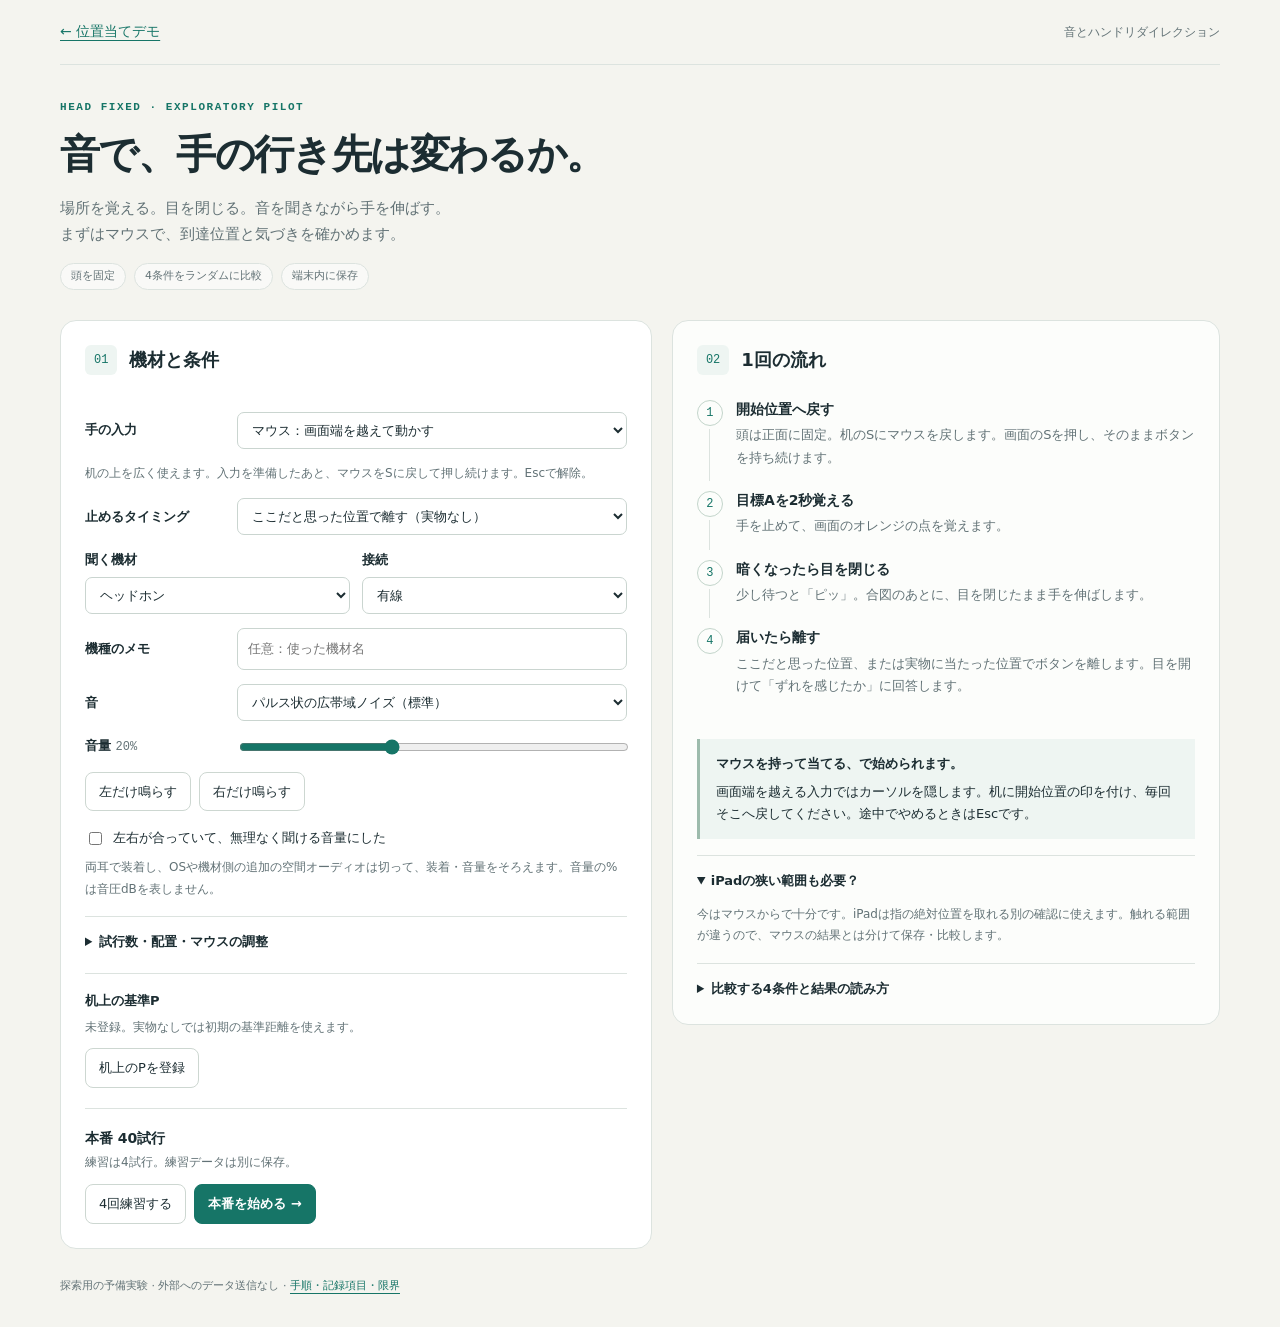
==== experiment.html @ 1ab519c5 "Add exploratory pilot experiment (4 sound conditions, mouse/touch reach, CSV export); default to pul" ====
<!doctype html>
<html lang="ja">
<head>
  <meta charset="utf-8">
  <meta name="viewport" content="width=device-width, initial-scale=1, viewport-fit=cover">
  <title>音で手の行き先は変わるか｜予備実験</title>
  <link rel="stylesheet" href="experiment.css">
  <script src="experiment-core.js" defer></script>
  <script src="pilot-audio.js" defer></script>
  <script src="experiment.js" defer></script>
</head>
<body>
<main class="wrap">
  <nav class="topnav" aria-label="ページ"><a href="index.html">← 位置当てデモ</a><span>音とハンドリダイレクション</span></nav>
  <header class="hero">
    <p class="eyebrow">HEAD FIXED · EXPLORATORY PILOT</p>
    <h1>音で、手の行き先は変わるか。</h1>
    <p>場所を覚える。目を閉じる。音を聞きながら手を伸ばす。<br>まずはマウスで、到達位置と気づきを確かめます。</p>
    <div class="tags"><span>頭を固定</span><span>4条件をランダムに比較</span><span>端末内に保存</span></div>
  </header>
  <p id="message" class="message" role="status" aria-live="polite" hidden></p>
  <p id="storageWarning" class="message error" role="alert" hidden></p>
  <noscript><p class="message error">実験にはJavaScriptを有効にしてください。</p></noscript>

  <section id="setup" aria-label="実験の準備">
    <div class="setup-grid">
      <form id="configForm" class="card" novalidate>
        <div class="section-heading"><span class="step">01</span><h2>機材と条件</h2></div>
        <fieldset id="configFields">
          <div class="field"><label for="inputMode">手の入力</label><select id="inputMode">
            <option value="lock">マウス：画面端を越えて動かす</option>
            <option value="drag">マウス：画面内でドラッグ</option>
            <option value="touch">iPad・スマホ：指でタッチ</option>
          </select></div>
          <p id="inputHint" class="note"></p>
          <div class="field"><label for="taskMode">止めるタイミング</label><select id="taskMode">
            <option value="memory">ここだと思った位置で離す（実物なし）</option>
            <option value="contact">実物に当たったところで離す</option>
          </select></div>
          <div id="contactHelp" class="inset" hidden>机上の開始位置Sと実物Pに印を付け、実物は動かしません。マウスのどこを実物に当てるかもそろえてください。下の「Pを登録」で、同じ当て方を使います。接触は試行後に自分で回答します。</div>
          <div class="two-fields">
            <div><label for="device">聞く機材</label><select id="device"><option value="headphones">ヘッドホン</option><option value="earphones">イヤホン</option></select></div>
            <div><label for="connection">接続</label><select id="connection"><option value="wired">有線</option><option value="wireless">無線</option></select></div>
          </div>
          <div class="field"><label for="equipment">機種のメモ</label><input id="equipment" maxlength="100" placeholder="任意：使った機材名"></div>
          <div class="field"><label for="sound">音</label><select id="sound"><option value="pulse">パルス状の広帯域ノイズ（標準）</option><option value="continuous">連続する広帯域ノイズ</option></select></div>
          <div class="field"><label for="volume">音量 <output id="volumeValue">20%</output></label><input id="volume" type="range" min="0.01" max="0.5" step="0.01" value="0.20"></div>
          <div class="buttons"><button type="button" id="testLeft">左だけ鳴らす</button><button type="button" id="testRight">右だけ鳴らす</button></div>
          <label class="check"><input type="checkbox" id="checkedAudio">左右が合っていて、無理なく聞ける音量にした</label>
          <p class="note">両耳で装着し、OSや機材側の追加の空間オーディオは切って、装着・音量をそろえます。音量の%は音圧dBを表しません。</p>
          <details>
            <summary>試行数・配置・マウスの調整</summary>
            <div class="detail-body">
              <div class="field"><label for="offsets">ずらす量（%）</label><input id="offsets" value="0, 15, 30" inputmode="decimal"></div>
              <p class="note">S→Pの基準距離を100%とした割合です。0%と、各量の両方向を入れます。実寸cmではありません。</p>
              <div class="field"><label for="axis">ずらす向き</label><select id="axis"><option value="lateral">左右（まずはこちら）</option><option value="depth">手を伸ばす向き・遠近</option></select></div>
              <p class="note">遠近は方向の手がかりが弱い条件です。音量だけで正確な距離を提示できるとは扱いません。</p>
              <div class="field"><label for="repeats">組の繰り返し</label><input id="repeats" type="number" min="1" max="10" value="2"></div>
              <div class="field" id="scaleField"><label for="mouseScale">基準距離の移動量</label><input id="mouseScale" type="number" min="40" max="10000" value="260"></div>
              <p class="note">画面端を越える入力の感度です。P登録で実際の移動から決められます。OSの加速やマウスの向きが変わると座標もずれます。</p>
            </div>
          </details>
          <div id="referenceControls" class="reference">
            <div><b>机上の基準P</b><p id="referenceStatus" class="note">未登録。まずは実物なしで試せます。</p></div>
            <div class="buttons"><button type="button" id="registerP">机上のPを登録</button><button type="button" id="clearP" hidden>登録を外す</button></div>
          </div>
        </fieldset>
        <div class="start-row"><div><b id="trialCount">本番 40試行</b><p class="note">練習は4試行。練習データは別に保存。</p></div><div class="buttons"><button id="practice" type="button">4回練習する</button><button id="start" type="button" class="primary">本番を始める →</button></div></div>
      </form>

      <aside class="card guide">
        <div class="section-heading"><span class="step">02</span><h2>1回の流れ</h2></div>
        <ol class="flow">
          <li><b>開始位置へ戻す</b><span>頭は正面に固定。机のSにマウスを戻します。画面のSを押し、そのままボタンを持ち続けます。</span></li>
          <li><b>目標Aを2秒覚える</b><span>手を止めて、画面のオレンジの点を覚えます。</span></li>
          <li><b>暗くなったら目を閉じる</b><span>少し待つと「ピッ」。合図のあとに、目を閉じたまま手を伸ばします。</span></li>
          <li><b>届いたら離す</b><span>ここだと思った位置、または実物に当たった位置でボタンを離します。目を開けて「ずれを感じたか」に回答します。</span></li>
        </ol>
        <div class="inset"><b>マウスを持って当てる、で始められます。</b><p>画面端を越える入力ではカーソルを隠します。机に開始位置の印を付け、毎回そこへ戻してください。途中でやめるときはEscです。</p></div>
        <details open><summary>iPadの狭い範囲も必要？</summary><p class="note detail-body">今はマウスからで十分です。iPadは指の絶対位置を取れる別の確認に使えます。触れる範囲が違うので、マウスの結果とは分けて保存・比較します。</p></details>
        <details><summary>比較する4条件と結果の読み方</summary><div class="detail-body note">
          <p>① 空間的な誘導音なし。② 覚えたAから一定の音。③ 手の進み具合で音源がAからPへ移動。④ 手からPへの向きと、近さによる音量・間隔で誘導。</p>
          <p>開始の「ピッ」は全条件共通。②と③は同じ音・音量で、距離減衰を使いません。④は独自の2次元誘導で、Takahara方式の再現ではありません。</p>
          <p>Pは同じ位置に固定し、覚えるAをPの周りにずらします。本番中は条件・ずらし量・正解を表示しません。自分で試すため、期待の影響は残ります。</p>
          <p>「ずれを感じた」は記憶した位置との差の自己報告です。手のリダイレクションの検出閾値は測れません。0%で「感じた」と答えた割合も見ます。</p>
        </div></details>
      </aside>
    </div>
  </section>

  <section id="run" class="card run-card" aria-label="試行" hidden>
    <div class="run-header"><div><p id="sessionLabel" class="eyebrow">PRACTICE</p><h2 id="runTitle">開始位置へ戻してください</h2></div><div class="progress-area"><span id="progressText"></span><progress id="progressBar" max="40" value="0"></progress></div></div>
    <p id="runInstruction" class="instruction" aria-live="polite"></p>
    <div class="canvas-shell"><canvas id="stage" width="1000" height="650" tabindex="0" aria-label="上から見た机。Sを押し続け、合図のあと目標へ動かし、届いたら離してください。"></canvas><div id="trialOverlay" aria-hidden="true" hidden></div></div>
    <div id="responses" hidden>
      <fieldset class="response-group"><legend>覚えた位置と、最後に手が届いた位置にずれを感じましたか？</legend><div class="buttons" id="noticedButtons"><button data-noticed="yes" type="button" aria-pressed="false">感じた</button><button data-noticed="no" type="button" aria-pressed="false">感じなかった</button><button data-noticed="unsure" type="button" aria-pressed="false">分からない</button></div></fieldset>
      <fieldset id="contactQuestion" class="response-group" hidden><legend>実物に当たりましたか？</legend><div class="buttons" id="contactButtons"><button data-contact="yes" type="button" aria-pressed="false">当たった</button><button data-contact="no" type="button" aria-pressed="false">当たらなかった</button><button data-contact="unsure" type="button" aria-pressed="false">分からない</button></div></fieldset>
      <button id="saveAnswer" type="button" class="primary" disabled>回答を保存する</button>
    </div>
    <p id="feedback" class="feedback" hidden></p>
    <div class="run-footer"><button id="next" type="button" class="primary" hidden>開始位置へ戻して次へ →</button><button id="cancelCalibration" type="button" hidden>登録をやめる</button><button id="finish" type="button">ここまで保存して終了</button><span class="note" id="saveStatus">端末内に保存します</span></div>
  </section>

  <section id="results" class="card" aria-label="結果" hidden>
    <div class="section-heading"><span class="step">03</span><h2>今回の結果</h2><span id="resultBadge" class="badge"></span></div>
    <p id="resultSummary"></p>
    <p class="note">位置の単位はS→Pの基準距離に対する%。「P寄り」はAからP方向への到達位置の投影で、0はA、正の値はP側です。ずらし0%では定義しません。</p>
    <div class="table-scroll"><table><thead><tr><th>条件</th><th>ずらし</th><th>有効数</th><th>P寄り平均</th><th>Aとの誤差</th><th>「ずれた」</th><th>不明</th><th>到達時間</th><th>接触</th></tr></thead><tbody id="resultRows"></tbody></table></div>
    <p class="note">「ずれた」は感じた／（感じた＋感じなかった）。不明は分母から除き、別に示します。0%の値はずれがないときの回答率です。平均は少数の探索結果で、効果や閾値の確定には使いません。</p>
    <div class="buttons"><button id="exportTrials" type="button" class="primary">到達・回答CSV</button><button id="exportPaths" type="button">軌跡CSV</button><button id="exportJson" type="button">全データJSON</button><button id="backSetup" type="button">準備に戻る</button></div>
  </section>

  <section id="saved" class="card saved-card" aria-label="保存したデータ" hidden><div><h2>このブラウザに保存したデータ</h2><p class="note">同じブラウザ・同じURLで再開できます。別の端末では別保存です。CSVかJSONも保存してください。</p></div><div class="buttons"><select id="savedSessions" aria-label="保存したセッション"></select><button id="viewSaved" type="button">結果を見る</button><button id="resumeSaved" type="button">続きを行う</button></div></section>
  <footer><p>探索用の予備実験 · 外部へのデータ送信なし · <a href="EXPERIMENT.md">手順・記録項目・限界</a></p></footer>
</main>
</body>
</html>
---- experiment.css ----
:root{--bg:#f4f4ef;--paper:#fff;--ink:#1c2d32;--muted:#627276;--line:#dce3df;--accent:#b24924;--teal:#167567;--tint:#eef5f2;--orange:#de793d;font-family:"Yu Gothic UI","Hiragino Sans","Meiryo",system-ui,sans-serif;color-scheme:light}
*{box-sizing:border-box}body{margin:0;background:var(--bg);color:var(--ink);font-size:15px;line-height:1.7}[hidden]{display:none!important}.wrap{width:min(1200px,100%);margin:auto;padding:0 max(20px,env(safe-area-inset-left)) 32px}a{color:var(--teal);text-underline-offset:4px}.topnav{display:flex;justify-content:space-between;gap:16px;align-items:center;padding:20px 0;border-bottom:1px solid var(--line);font-size:12px;color:var(--muted)}.topnav a{font-size:14px}.hero{padding:34px 0 30px}.eyebrow{margin:0 0 8px;color:var(--teal);font:600 11px/1.6 ui-monospace,Consolas,monospace;letter-spacing:.14em}h1{font-size:clamp(26px,3.3vw,40px);line-height:1.5;letter-spacing:-.04em;margin:0 0 12px}h2{font-size:18px;margin:0}p{margin:0 0 12px}.hero>p:not(.eyebrow){color:var(--muted);margin-bottom:16px}.tags{display:flex;gap:8px;flex-wrap:wrap}.tags span,.badge{display:inline-block;font-size:11px;border:1px solid var(--line);padding:3px 10px;border-radius:20px;color:var(--muted);background:#fff8}.card{background:var(--paper);border:1px solid var(--line);border-radius:16px;padding:24px;min-width:0}.setup-grid{display:grid;grid-template-columns:minmax(0,1.08fr) minmax(0,1fr);gap:20px;align-items:start}.section-heading{display:flex;align-items:center;gap:12px;margin-bottom:22px}.step{font:500 12px/1 ui-monospace,Consolas,monospace;color:var(--teal);background:var(--tint);padding:9px;border-radius:6px}.section-heading .badge{margin-left:auto}fieldset{border:0;padding:0;margin:0;min-width:0}fieldset:disabled{opacity:.6}.field{display:grid;grid-template-columns:9.3em minmax(0,1fr);align-items:center;gap:12px;margin:14px 0}label{font-size:13px;font-weight:600}input,select,button{font:inherit;color:inherit}input:not([type=checkbox]):not([type=range]),select{width:100%;min-width:0;border:1px solid #cad5d0;background:#fff;border-radius:7px;padding:9px 10px;font-size:13px}input[type=range]{width:100%;accent-color:var(--teal)}output{font:12px ui-monospace,Consolas,monospace;color:var(--muted);white-space:nowrap}.two-fields{display:grid;grid-template-columns:1fr 1fr;gap:12px}.two-fields label{display:block;margin-bottom:6px}.note{font-size:12px;color:var(--muted);line-height:1.8}.buttons{display:flex;gap:8px;align-items:center;flex-wrap:wrap}button{border:1px solid #cdd7d1;background:#fff;border-radius:8px;padding:9px 13px;font-size:13px;line-height:1.5;cursor:pointer;transition:background .12s}button:hover{background:var(--tint);border-color:var(--teal)}button.primary{background:var(--teal);color:white;border-color:var(--teal);font-weight:600}button.primary:hover{background:#105e53}button:disabled{opacity:.4;cursor:default}button[aria-pressed=true]{background:var(--ink);border-color:var(--ink);color:#fff}:focus-visible{outline:3px solid #c67743;outline-offset:3px}.check{display:flex;align-items:flex-start;gap:8px;margin:16px 0 8px;font-weight:500}.check input{margin-top:5px;accent-color:var(--teal)}details{border-top:1px solid var(--line);padding-top:14px;margin-top:16px}summary{font-size:13px;font-weight:600;cursor:pointer}.detail-body{padding:12px 0 0}.detail-body p:last-child{margin:0}.reference{border-top:1px solid var(--line);margin-top:20px;padding-top:16px;font-size:13px}.reference .note{margin:4px 0 10px}.start-row{margin-top:20px;border-top:1px solid var(--line);padding-top:18px;display:flex;flex-direction:column;gap:10px;font-size:14px}.start-row .note{margin:2px 0 0}.guide{background:#fcfdfb}.flow{list-style:none;counter-reset:flow;padding:0;margin:0 0 22px}.flow li{counter-increment:flow;position:relative;padding:0 0 20px 39px}.flow li:before{content:counter(flow);position:absolute;left:0;top:2px;width:24px;height:24px;border-radius:50%;border:1px solid #c3d5cb;color:var(--teal);text-align:center;font:500 12px/24px ui-monospace,monospace}.flow li:not(:last-child):after{content:"";position:absolute;left:12px;top:31px;bottom:8px;border-left:1px solid var(--line)}.flow b{display:block;font-size:14px;margin-bottom:3px}.flow span{display:block;font-size:13px;color:var(--muted)}.inset{background:var(--tint);border-left:3px solid #9dbbac;padding:14px 16px;font-size:13px;margin:12px 0}.inset p{margin:5px 0 0}.message{padding:13px 16px;background:#edf5f1;border:1px solid #b9d6c8;border-radius:10px;font-size:13px;margin:0 0 18px}.message.error{background:#fff0e9;color:#8f3518;border-color:#e9bca8}.run-card{margin-top:10px}.run-header{display:flex;justify-content:space-between;align-items:center;gap:20px}.progress-area{display:flex;flex-direction:column;gap:4px;min-width:130px;font:12px ui-monospace,monospace;color:var(--muted)}progress{width:150px;max-width:100%;height:6px;accent-color:var(--teal)}.instruction{font-size:14px;margin:18px 0}.canvas-shell{position:relative;border:1px solid var(--line);border-radius:12px;overflow:hidden;background:#f7f9f6}canvas{display:block;width:100%;height:min(58vh,560px);min-height:310px;touch-action:none;user-select:none;-webkit-user-select:none;cursor:crosshair}#trialOverlay{position:absolute;inset:0;display:grid;place-items:center;pointer-events:none;font-size:clamp(22px,4vw,40px);font-weight:600;letter-spacing:.05em;background:#101c22;color:#d9e4e1;text-align:center;padding:24px}.run-footer{display:flex;gap:10px;align-items:center;flex-wrap:wrap;margin-top:20px}.run-footer .note{margin-left:auto}.response-group{margin:20px 0}.response-group legend{font-size:15px;font-weight:600;margin-bottom:10px}.feedback{margin:20px 0 0;background:var(--tint);padding:14px;border-radius:9px;font-size:14px;white-space:pre-line}#results{margin-top:20px}#resultSummary{font-size:14px}.table-scroll{overflow-x:auto;margin:18px 0}table{width:100%;border-collapse:collapse;font-size:12px;white-space:nowrap}th,td{text-align:right;padding:12px 10px;border-bottom:1px solid var(--line);font-variant-numeric:tabular-nums}th:first-child,td:first-child{text-align:left}th{background:#f4f7f3;color:var(--muted);font-weight:500}td:first-child{font-weight:600}.saved-card{margin-top:20px;display:flex;flex-wrap:wrap;align-items:center;gap:20px;justify-content:space-between}.saved-card h2{font-size:15px}.saved-card p{margin:5px 0 0}.saved-card select{width:auto;max-width:300px}footer{font-size:11px;color:var(--muted);padding:28px 0 0}footer p{margin:0}.running .hero{display:none}.running .topnav{margin-bottom:20px}@media(max-width:820px){.setup-grid{grid-template-columns:1fr}.hero{padding-top:24px}.guide{order:2}.card{padding:20px}.field{grid-template-columns:8.5em minmax(0,1fr)}.topnav>span{display:none}.run-header h2{font-size:16px}.progress-area{min-width:85px}.run-footer .note{width:100%;margin-left:0}}@media(max-width:440px){.wrap{padding-left:12px;padding-right:12px}.card{padding:16px;border-radius:12px}.field{grid-template-columns:1fr;gap:5px;margin:16px 0}.two-fields{gap:8px}.hero br{display:none}.tags{gap:5px}.tags span{font-size:10px}canvas{height:50vh;min-height:310px}button{padding:10px 12px}.run-header{align-items:start}.run-header .eyebrow{font-size:10px}.saved-card select{max-width:100%}}
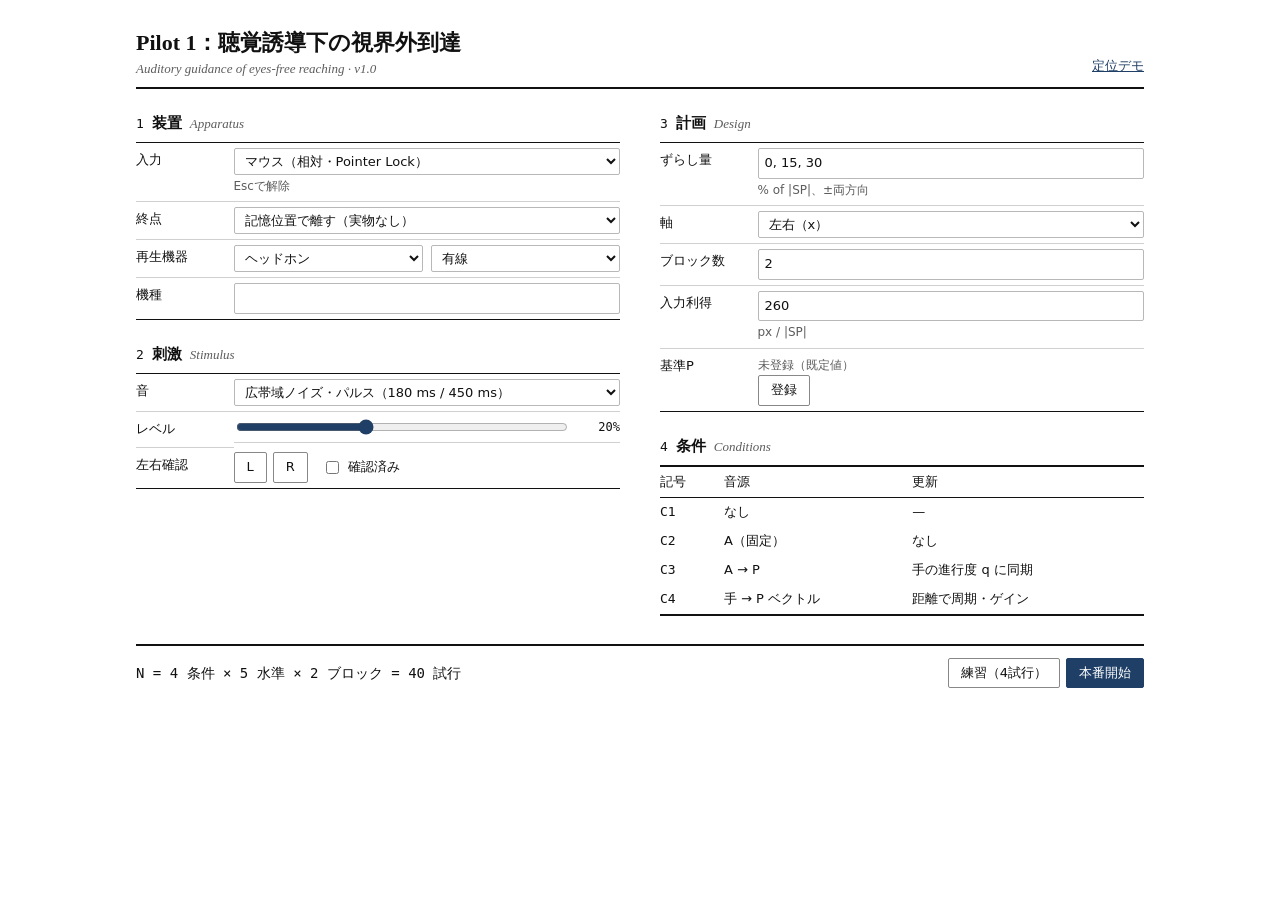
==== commit 757bbe36: "Redesign pilot UI in a plain academic style; shorten all UI text Co-Authored-By: Claude Opus 5.5 <no" ====
--- a/experiment.html
+++ b/experiment.html
@@ -3,7 +3,7 @@
 <head>
   <meta charset="utf-8">
   <meta name="viewport" content="width=device-width, initial-scale=1, viewport-fit=cover">
-  <title>音で手の行き先は変わるか｜予備実験</title>
+  <title>Pilot 1｜聴覚誘導下の視界外到達</title>
   <link rel="stylesheet" href="experiment.css">
   <script src="experiment-core.js" defer></script>
   <script src="pilot-audio.js" defer></script>
@@ -11,107 +11,120 @@
 </head>
 <body>
 <main class="wrap">
-  <nav class="topnav" aria-label="ページ"><a href="index.html">← 位置当てデモ</a><span>音とハンドリダイレクション</span></nav>
-  <header class="hero">
-    <p class="eyebrow">HEAD FIXED · EXPLORATORY PILOT</p>
-    <h1>音で、手の行き先は変わるか。</h1>
-    <p>場所を覚える。目を閉じる。音を聞きながら手を伸ばす。<br>まずはマウスで、到達位置と気づきを確かめます。</p>
-    <div class="tags"><span>頭を固定</span><span>4条件をランダムに比較</span><span>端末内に保存</span></div>
+  <header class="head">
+    <div>
+      <h1>Pilot 1：聴覚誘導下の視界外到達</h1>
+      <p class="sub">Auditory guidance of eyes-free reaching · v1.0</p>
+    </div>
+    <a href="index.html">定位デモ</a>
   </header>
+
   <p id="message" class="message" role="status" aria-live="polite" hidden></p>
   <p id="storageWarning" class="message error" role="alert" hidden></p>
-  <noscript><p class="message error">実験にはJavaScriptを有効にしてください。</p></noscript>
+  <noscript><p class="message error">JavaScriptが必要です。</p></noscript>
 
-  <section id="setup" aria-label="実験の準備">
-    <div class="setup-grid">
-      <form id="configForm" class="card" novalidate>
-        <div class="section-heading"><span class="step">01</span><h2>機材と条件</h2></div>
-        <fieldset id="configFields">
-          <div class="field"><label for="inputMode">手の入力</label><select id="inputMode">
-            <option value="lock">マウス：画面端を越えて動かす</option>
-            <option value="drag">マウス：画面内でドラッグ</option>
-            <option value="touch">iPad・スマホ：指でタッチ</option>
-          </select></div>
-          <p id="inputHint" class="note"></p>
-          <div class="field"><label for="taskMode">止めるタイミング</label><select id="taskMode">
-            <option value="memory">ここだと思った位置で離す（実物なし）</option>
-            <option value="contact">実物に当たったところで離す</option>
-          </select></div>
-          <div id="contactHelp" class="inset" hidden>机上の開始位置Sと実物Pに印を付け、実物は動かしません。マウスのどこを実物に当てるかもそろえてください。下の「Pを登録」で、同じ当て方を使います。接触は試行後に自分で回答します。</div>
-          <div class="two-fields">
-            <div><label for="device">聞く機材</label><select id="device"><option value="headphones">ヘッドホン</option><option value="earphones">イヤホン</option></select></div>
-            <div><label for="connection">接続</label><select id="connection"><option value="wired">有線</option><option value="wireless">無線</option></select></div>
+  <section id="setup" aria-label="設定">
+    <form id="configForm" novalidate>
+      <fieldset id="configFields">
+        <div class="cols">
+          <div>
+            <h2><span class="num">1</span>装置 <span class="en">Apparatus</span></h2>
+            <table class="params">
+              <tr><th><label for="inputMode">入力</label></th><td><select id="inputMode">
+                <option value="lock">マウス（相対・Pointer Lock）</option>
+                <option value="drag">マウス（画面内ドラッグ）</option>
+                <option value="touch">タッチ（絶対座標）</option>
+              </select><div id="inputHint" class="hint"></div></td></tr>
+              <tr><th><label for="taskMode">終点</label></th><td><select id="taskMode">
+                <option value="memory">記憶位置で離す（実物なし）</option>
+                <option value="contact">実物への接触で離す</option>
+              </select><div id="contactHelp" class="hint" hidden>接触は自己報告。</div></td></tr>
+              <tr><th><label for="device">再生機器</label></th><td class="pair">
+                <select id="device"><option value="headphones">ヘッドホン</option><option value="earphones">イヤホン</option></select>
+                <select id="connection" aria-label="接続"><option value="wired">有線</option><option value="wireless">無線</option></select>
+              </td></tr>
+              <tr><th><label for="equipment">機種</label></th><td><input id="equipment" maxlength="100"></td></tr>
+            </table>
+
+            <h2><span class="num">2</span>刺激 <span class="en">Stimulus</span></h2>
+            <table class="params">
+              <tr><th><label for="sound">音</label></th><td><select id="sound">
+                <option value="pulse">広帯域ノイズ・パルス（180 ms / 450 ms）</option>
+                <option value="continuous">広帯域ノイズ・連続</option>
+              </select></td></tr>
+              <tr><th><label for="volume">レベル</label></th><td class="pair">
+                <input id="volume" type="range" min="0.01" max="0.5" step="0.01" value="0.20"><output id="volumeValue">20%</output>
+              </td></tr>
+              <tr><th>左右確認</th><td>
+                <div class="btns"><button type="button" id="testLeft">L</button><button type="button" id="testRight">R</button>
+                <label class="check"><input type="checkbox" id="checkedAudio">確認済み</label></div>
+              </td></tr>
+            </table>
           </div>
-          <div class="field"><label for="equipment">機種のメモ</label><input id="equipment" maxlength="100" placeholder="任意：使った機材名"></div>
-          <div class="field"><label for="sound">音</label><select id="sound"><option value="pulse">パルス状の広帯域ノイズ（標準）</option><option value="continuous">連続する広帯域ノイズ</option></select></div>
-          <div class="field"><label for="volume">音量 <output id="volumeValue">20%</output></label><input id="volume" type="range" min="0.01" max="0.5" step="0.01" value="0.20"></div>
-          <div class="buttons"><button type="button" id="testLeft">左だけ鳴らす</button><button type="button" id="testRight">右だけ鳴らす</button></div>
-          <label class="check"><input type="checkbox" id="checkedAudio">左右が合っていて、無理なく聞ける音量にした</label>
-          <p class="note">両耳で装着し、OSや機材側の追加の空間オーディオは切って、装着・音量をそろえます。音量の%は音圧dBを表しません。</p>
-          <details>
-            <summary>試行数・配置・マウスの調整</summary>
-            <div class="detail-body">
-              <div class="field"><label for="offsets">ずらす量（%）</label><input id="offsets" value="0, 15, 30" inputmode="decimal"></div>
-              <p class="note">S→Pの基準距離を100%とした割合です。0%と、各量の両方向を入れます。実寸cmではありません。</p>
-              <div class="field"><label for="axis">ずらす向き</label><select id="axis"><option value="lateral">左右（まずはこちら）</option><option value="depth">手を伸ばす向き・遠近</option></select></div>
-              <p class="note">遠近は方向の手がかりが弱い条件です。音量だけで正確な距離を提示できるとは扱いません。</p>
-              <div class="field"><label for="repeats">組の繰り返し</label><input id="repeats" type="number" min="1" max="10" value="2"></div>
-              <div class="field" id="scaleField"><label for="mouseScale">基準距離の移動量</label><input id="mouseScale" type="number" min="40" max="10000" value="260"></div>
-              <p class="note">画面端を越える入力の感度です。P登録で実際の移動から決められます。OSの加速やマウスの向きが変わると座標もずれます。</p>
-            </div>
-          </details>
-          <div id="referenceControls" class="reference">
-            <div><b>机上の基準P</b><p id="referenceStatus" class="note">未登録。まずは実物なしで試せます。</p></div>
-            <div class="buttons"><button type="button" id="registerP">机上のPを登録</button><button type="button" id="clearP" hidden>登録を外す</button></div>
+
+          <div>
+            <h2><span class="num">3</span>計画 <span class="en">Design</span></h2>
+            <table class="params">
+              <tr><th><label for="offsets">ずらし量</label></th><td><input id="offsets" value="0, 15, 30" inputmode="decimal"><div class="hint">% of |SP|、±両方向</div></td></tr>
+              <tr><th><label for="axis">軸</label></th><td><select id="axis"><option value="lateral">左右（x）</option><option value="depth">遠近（z）</option></select></td></tr>
+              <tr><th><label for="repeats">ブロック数</label></th><td><input id="repeats" type="number" min="1" max="10" value="2"></td></tr>
+              <tr id="scaleField"><th><label for="mouseScale">入力利得</label></th><td><input id="mouseScale" type="number" min="40" max="10000" value="260"><div class="hint">px / |SP|</div></td></tr>
+              <tr id="referenceControls"><th>基準P</th><td>
+                <div id="referenceStatus" class="hint"></div>
+                <div class="btns"><button type="button" id="registerP">登録</button><button type="button" id="clearP" hidden>解除</button></div>
+              </td></tr>
+            </table>
+
+            <h2><span class="num">4</span>条件 <span class="en">Conditions</span></h2>
+            <table class="booktabs">
+              <thead><tr><th>記号</th><th>音源</th><th>更新</th></tr></thead>
+              <tbody>
+                <tr><td>C1</td><td>なし</td><td>—</td></tr>
+                <tr><td>C2</td><td>A（固定）</td><td>なし</td></tr>
+                <tr><td>C3</td><td>A → P</td><td>手の進行度 q に同期</td></tr>
+                <tr><td>C4</td><td>手 → P ベクトル</td><td>距離で周期・ゲイン</td></tr>
+              </tbody>
+            </table>
           </div>
-        </fieldset>
-        <div class="start-row"><div><b id="trialCount">本番 40試行</b><p class="note">練習は4試行。練習データは別に保存。</p></div><div class="buttons"><button id="practice" type="button">4回練習する</button><button id="start" type="button" class="primary">本番を始める →</button></div></div>
-      </form>
+        </div>
+      </fieldset>
 
-      <aside class="card guide">
-        <div class="section-heading"><span class="step">02</span><h2>1回の流れ</h2></div>
-        <ol class="flow">
-          <li><b>開始位置へ戻す</b><span>頭は正面に固定。机のSにマウスを戻します。画面のSを押し、そのままボタンを持ち続けます。</span></li>
-          <li><b>目標Aを2秒覚える</b><span>手を止めて、画面のオレンジの点を覚えます。</span></li>
-          <li><b>暗くなったら目を閉じる</b><span>少し待つと「ピッ」。合図のあとに、目を閉じたまま手を伸ばします。</span></li>
-          <li><b>届いたら離す</b><span>ここだと思った位置、または実物に当たった位置でボタンを離します。目を開けて「ずれを感じたか」に回答します。</span></li>
-        </ol>
-        <div class="inset"><b>マウスを持って当てる、で始められます。</b><p>画面端を越える入力ではカーソルを隠します。机に開始位置の印を付け、毎回そこへ戻してください。途中でやめるときはEscです。</p></div>
-        <details open><summary>iPadの狭い範囲も必要？</summary><p class="note detail-body">今はマウスからで十分です。iPadは指の絶対位置を取れる別の確認に使えます。触れる範囲が違うので、マウスの結果とは分けて保存・比較します。</p></details>
-        <details><summary>比較する4条件と結果の読み方</summary><div class="detail-body note">
-          <p>① 空間的な誘導音なし。② 覚えたAから一定の音。③ 手の進み具合で音源がAからPへ移動。④ 手からPへの向きと、近さによる音量・間隔で誘導。</p>
-          <p>開始の「ピッ」は全条件共通。②と③は同じ音・音量で、距離減衰を使いません。④は独自の2次元誘導で、Takahara方式の再現ではありません。</p>
-          <p>Pは同じ位置に固定し、覚えるAをPの周りにずらします。本番中は条件・ずらし量・正解を表示しません。自分で試すため、期待の影響は残ります。</p>
-          <p>「ずれを感じた」は記憶した位置との差の自己報告です。手のリダイレクションの検出閾値は測れません。0%で「感じた」と答えた割合も見ます。</p>
-        </div></details>
-      </aside>
-    </div>
+      <div class="actions">
+        <span id="trialCount" class="mono"></span>
+        <div class="btns"><button id="practice" type="button">練習（4試行）</button><button id="start" type="button" class="primary">本番開始</button></div>
+      </div>
+    </form>
   </section>
 
-  <section id="run" class="card run-card" aria-label="試行" hidden>
-    <div class="run-header"><div><p id="sessionLabel" class="eyebrow">PRACTICE</p><h2 id="runTitle">開始位置へ戻してください</h2></div><div class="progress-area"><span id="progressText"></span><progress id="progressBar" max="40" value="0"></progress></div></div>
-    <p id="runInstruction" class="instruction" aria-live="polite"></p>
-    <div class="canvas-shell"><canvas id="stage" width="1000" height="650" tabindex="0" aria-label="上から見た机。Sを押し続け、合図のあと目標へ動かし、届いたら離してください。"></canvas><div id="trialOverlay" aria-hidden="true" hidden></div></div>
+  <section id="run" aria-label="試行" hidden>
+    <div class="runbar">
+      <span id="sessionLabel" class="tag"></span>
+      <span id="runTitle" class="state"></span>
+      <span class="prog"><span id="progressText" class="mono"></span><progress id="progressBar" max="40" value="0"></progress></span>
+    </div>
+    <p id="runInstruction" class="hint instr" aria-live="polite"></p>
+    <div class="stage"><canvas id="stage" width="1000" height="650" tabindex="0" aria-label="作業面（上面図）"></canvas><div id="trialOverlay" aria-hidden="true" hidden></div></div>
     <div id="responses" hidden>
-      <fieldset class="response-group"><legend>覚えた位置と、最後に手が届いた位置にずれを感じましたか？</legend><div class="buttons" id="noticedButtons"><button data-noticed="yes" type="button" aria-pressed="false">感じた</button><button data-noticed="no" type="button" aria-pressed="false">感じなかった</button><button data-noticed="unsure" type="button" aria-pressed="false">分からない</button></div></fieldset>
-      <fieldset id="contactQuestion" class="response-group" hidden><legend>実物に当たりましたか？</legend><div class="buttons" id="contactButtons"><button data-contact="yes" type="button" aria-pressed="false">当たった</button><button data-contact="no" type="button" aria-pressed="false">当たらなかった</button><button data-contact="unsure" type="button" aria-pressed="false">分からない</button></div></fieldset>
-      <button id="saveAnswer" type="button" class="primary" disabled>回答を保存する</button>
+      <fieldset class="resp"><legend>Q1 記憶位置と到達位置のずれ</legend><div class="btns" id="noticedButtons"><button data-noticed="yes" type="button" aria-pressed="false">あり</button><button data-noticed="no" type="button" aria-pressed="false">なし</button><button data-noticed="unsure" type="button" aria-pressed="false">不明</button></div></fieldset>
+      <fieldset id="contactQuestion" class="resp" hidden><legend>Q2 実物への接触</legend><div class="btns" id="contactButtons"><button data-contact="yes" type="button" aria-pressed="false">あり</button><button data-contact="no" type="button" aria-pressed="false">なし</button><button data-contact="unsure" type="button" aria-pressed="false">不明</button></div></fieldset>
+      <button id="saveAnswer" type="button" class="primary" disabled>記録</button>
     </div>
-    <p id="feedback" class="feedback" hidden></p>
-    <div class="run-footer"><button id="next" type="button" class="primary" hidden>開始位置へ戻して次へ →</button><button id="cancelCalibration" type="button" hidden>登録をやめる</button><button id="finish" type="button">ここまで保存して終了</button><span class="note" id="saveStatus">端末内に保存します</span></div>
+    <p id="feedback" class="feedback mono" hidden></p>
+    <div class="runfoot"><button id="next" type="button" class="primary" hidden>次へ</button><button id="cancelCalibration" type="button" hidden>中止</button><button id="finish" type="button">終了</button><span class="hint" id="saveStatus"></span></div>
   </section>
 
-  <section id="results" class="card" aria-label="結果" hidden>
-    <div class="section-heading"><span class="step">03</span><h2>今回の結果</h2><span id="resultBadge" class="badge"></span></div>
-    <p id="resultSummary"></p>
-    <p class="note">位置の単位はS→Pの基準距離に対する%。「P寄り」はAからP方向への到達位置の投影で、0はA、正の値はP側です。ずらし0%では定義しません。</p>
-    <div class="table-scroll"><table><thead><tr><th>条件</th><th>ずらし</th><th>有効数</th><th>P寄り平均</th><th>Aとの誤差</th><th>「ずれた」</th><th>不明</th><th>到達時間</th><th>接触</th></tr></thead><tbody id="resultRows"></tbody></table></div>
-    <p class="note">「ずれた」は感じた／（感じた＋感じなかった）。不明は分母から除き、別に示します。0%の値はずれがないときの回答率です。平均は少数の探索結果で、効果や閾値の確定には使いません。</p>
-    <div class="buttons"><button id="exportTrials" type="button" class="primary">到達・回答CSV</button><button id="exportPaths" type="button">軌跡CSV</button><button id="exportJson" type="button">全データJSON</button><button id="backSetup" type="button">準備に戻る</button></div>
+  <section id="results" aria-label="結果" hidden>
+    <h2><span class="num">5</span>結果 <span class="en">Results</span> <span id="resultBadge" class="tag"></span></h2>
+    <p id="resultSummary" class="hint mono"></p>
+    <div class="scroll"><table class="booktabs num-table"><thead><tr><th>条件</th><th>|ずらし|</th><th>n</th><th>P方向変位</th><th>|E−A|</th><th>ずれ報告</th><th>不明</th><th>到達時間</th><th>接触</th></tr></thead><tbody id="resultRows"></tbody></table></div>
+    <p class="hint">単位：|SP| に対する%。P方向変位 = (E−A)·(P−A)/|P−A|。ずれ報告 = あり/(あり+なし)。</p>
+    <div class="btns"><button id="exportTrials" type="button" class="primary">試行CSV</button><button id="exportPaths" type="button">軌跡CSV</button><button id="exportJson" type="button">JSON</button><button id="backSetup" type="button">設定へ</button></div>
   </section>
 
-  <section id="saved" class="card saved-card" aria-label="保存したデータ" hidden><div><h2>このブラウザに保存したデータ</h2><p class="note">同じブラウザ・同じURLで再開できます。別の端末では別保存です。CSVかJSONも保存してください。</p></div><div class="buttons"><select id="savedSessions" aria-label="保存したセッション"></select><button id="viewSaved" type="button">結果を見る</button><button id="resumeSaved" type="button">続きを行う</button></div></section>
-  <footer><p>探索用の予備実験 · 外部へのデータ送信なし · <a href="EXPERIMENT.md">手順・記録項目・限界</a></p></footer>
+  <section id="saved" class="saved" aria-label="記録" hidden>
+    <h2>保存済みセッション</h2>
+    <div class="btns"><select id="savedSessions" aria-label="セッション"></select><button id="viewSaved" type="button">表示</button><button id="resumeSaved" type="button">再開</button></div>
+  </section>
 </main>
 </body>
 </html>
--- a/experiment.css
+++ b/experiment.css
@@ -1,2 +1,96 @@
-:root{--bg:#f4f4ef;--paper:#fff;--ink:#1c2d32;--muted:#627276;--line:#dce3df;--accent:#b24924;--teal:#167567;--tint:#eef5f2;--orange:#de793d;font-family:"Yu Gothic UI","Hiragino Sans","Meiryo",system-ui,sans-serif;color-scheme:light}
-*{box-sizing:border-box}body{margin:0;background:var(--bg);color:var(--ink);font-size:15px;line-height:1.7}[hidden]{display:none!important}.wrap{width:min(1200px,100%);margin:auto;padding:0 max(20px,env(safe-area-inset-left)) 32px}a{color:var(--teal);text-underline-offset:4px}.topnav{display:flex;justify-content:space-between;gap:16px;align-items:center;padding:20px 0;border-bottom:1px solid var(--line);font-size:12px;color:var(--muted)}.topnav a{font-size:14px}.hero{padding:34px 0 30px}.eyebrow{margin:0 0 8px;color:var(--teal);font:600 11px/1.6 ui-monospace,Consolas,monospace;letter-spacing:.14em}h1{font-size:clamp(26px,3.3vw,40px);line-height:1.5;letter-spacing:-.04em;margin:0 0 12px}h2{font-size:18px;margin:0}p{margin:0 0 12px}.hero>p:not(.eyebrow){color:var(--muted);margin-bottom:16px}.tags{display:flex;gap:8px;flex-wrap:wrap}.tags span,.badge{display:inline-block;font-size:11px;border:1px solid var(--line);padding:3px 10px;border-radius:20px;color:var(--muted);background:#fff8}.card{background:var(--paper);border:1px solid var(--line);border-radius:16px;padding:24px;min-width:0}.setup-grid{display:grid;grid-template-columns:minmax(0,1.08fr) minmax(0,1fr);gap:20px;align-items:start}.section-heading{display:flex;align-items:center;gap:12px;margin-bottom:22px}.step{font:500 12px/1 ui-monospace,Consolas,monospace;color:var(--teal);background:var(--tint);padding:9px;border-radius:6px}.section-heading .badge{margin-left:auto}fieldset{border:0;padding:0;margin:0;min-width:0}fieldset:disabled{opacity:.6}.field{display:grid;grid-template-columns:9.3em minmax(0,1fr);align-items:center;gap:12px;margin:14px 0}label{font-size:13px;font-weight:600}input,select,button{font:inherit;color:inherit}input:not([type=checkbox]):not([type=range]),select{width:100%;min-width:0;border:1px solid #cad5d0;background:#fff;border-radius:7px;padding:9px 10px;font-size:13px}input[type=range]{width:100%;accent-color:var(--teal)}output{font:12px ui-monospace,Consolas,monospace;color:var(--muted);white-space:nowrap}.two-fields{display:grid;grid-template-columns:1fr 1fr;gap:12px}.two-fields label{display:block;margin-bottom:6px}.note{font-size:12px;color:var(--muted);line-height:1.8}.buttons{display:flex;gap:8px;align-items:center;flex-wrap:wrap}button{border:1px solid #cdd7d1;background:#fff;border-radius:8px;padding:9px 13px;font-size:13px;line-height:1.5;cursor:pointer;transition:background .12s}button:hover{background:var(--tint);border-color:var(--teal)}button.primary{background:var(--teal);color:white;border-color:var(--teal);font-weight:600}button.primary:hover{background:#105e53}button:disabled{opacity:.4;cursor:default}button[aria-pressed=true]{background:var(--ink);border-color:var(--ink);color:#fff}:focus-visible{outline:3px solid #c67743;outline-offset:3px}.check{display:flex;align-items:flex-start;gap:8px;margin:16px 0 8px;font-weight:500}.check input{margin-top:5px;accent-color:var(--teal)}details{border-top:1px solid var(--line);padding-top:14px;margin-top:16px}summary{font-size:13px;font-weight:600;cursor:pointer}.detail-body{padding:12px 0 0}.detail-body p:last-child{margin:0}.reference{border-top:1px solid var(--line);margin-top:20px;padding-top:16px;font-size:13px}.reference .note{margin:4px 0 10px}.start-row{margin-top:20px;border-top:1px solid var(--line);padding-top:18px;display:flex;flex-direction:column;gap:10px;font-size:14px}.start-row .note{margin:2px 0 0}.guide{background:#fcfdfb}.flow{list-style:none;counter-reset:flow;padding:0;margin:0 0 22px}.flow li{counter-increment:flow;position:relative;padding:0 0 20px 39px}.flow li:before{content:counter(flow);position:absolute;left:0;top:2px;width:24px;height:24px;border-radius:50%;border:1px solid #c3d5cb;color:var(--teal);text-align:center;font:500 12px/24px ui-monospace,monospace}.flow li:not(:last-child):after{content:"";position:absolute;left:12px;top:31px;bottom:8px;border-left:1px solid var(--line)}.flow b{display:block;font-size:14px;margin-bottom:3px}.flow span{display:block;font-size:13px;color:var(--muted)}.inset{background:var(--tint);border-left:3px solid #9dbbac;padding:14px 16px;font-size:13px;margin:12px 0}.inset p{margin:5px 0 0}.message{padding:13px 16px;background:#edf5f1;border:1px solid #b9d6c8;border-radius:10px;font-size:13px;margin:0 0 18px}.message.error{background:#fff0e9;color:#8f3518;border-color:#e9bca8}.run-card{margin-top:10px}.run-header{display:flex;justify-content:space-between;align-items:center;gap:20px}.progress-area{display:flex;flex-direction:column;gap:4px;min-width:130px;font:12px ui-monospace,monospace;color:var(--muted)}progress{width:150px;max-width:100%;height:6px;accent-color:var(--teal)}.instruction{font-size:14px;margin:18px 0}.canvas-shell{position:relative;border:1px solid var(--line);border-radius:12px;overflow:hidden;background:#f7f9f6}canvas{display:block;width:100%;height:min(58vh,560px);min-height:310px;touch-action:none;user-select:none;-webkit-user-select:none;cursor:crosshair}#trialOverlay{position:absolute;inset:0;display:grid;place-items:center;pointer-events:none;font-size:clamp(22px,4vw,40px);font-weight:600;letter-spacing:.05em;background:#101c22;color:#d9e4e1;text-align:center;padding:24px}.run-footer{display:flex;gap:10px;align-items:center;flex-wrap:wrap;margin-top:20px}.run-footer .note{margin-left:auto}.response-group{margin:20px 0}.response-group legend{font-size:15px;font-weight:600;margin-bottom:10px}.feedback{margin:20px 0 0;background:var(--tint);padding:14px;border-radius:9px;font-size:14px;white-space:pre-line}#results{margin-top:20px}#resultSummary{font-size:14px}.table-scroll{overflow-x:auto;margin:18px 0}table{width:100%;border-collapse:collapse;font-size:12px;white-space:nowrap}th,td{text-align:right;padding:12px 10px;border-bottom:1px solid var(--line);font-variant-numeric:tabular-nums}th:first-child,td:first-child{text-align:left}th{background:#f4f7f3;color:var(--muted);font-weight:500}td:first-child{font-weight:600}.saved-card{margin-top:20px;display:flex;flex-wrap:wrap;align-items:center;gap:20px;justify-content:space-between}.saved-card h2{font-size:15px}.saved-card p{margin:5px 0 0}.saved-card select{width:auto;max-width:300px}footer{font-size:11px;color:var(--muted);padding:28px 0 0}footer p{margin:0}.running .hero{display:none}.running .topnav{margin-bottom:20px}@media(max-width:820px){.setup-grid{grid-template-columns:1fr}.hero{padding-top:24px}.guide{order:2}.card{padding:20px}.field{grid-template-columns:8.5em minmax(0,1fr)}.topnav>span{display:none}.run-header h2{font-size:16px}.progress-area{min-width:85px}.run-footer .note{width:100%;margin-left:0}}@media(max-width:440px){.wrap{padding-left:12px;padding-right:12px}.card{padding:16px;border-radius:12px}.field{grid-template-columns:1fr;gap:5px;margin:16px 0}.two-fields{gap:8px}.hero br{display:none}.tags{gap:5px}.tags span{font-size:10px}canvas{height:50vh;min-height:310px}button{padding:10px 12px}.run-header{align-items:start}.run-header .eyebrow{font-size:10px}.saved-card select{max-width:100%}}
+:root{
+  --ink:#111;--muted:#5c5c5c;--rule:#111;--hair:#d0d0d0;--bg:#fff;--fill:#f5f5f3;--accent:#1f3f66;
+  --serif:"Yu Mincho","YuMincho","Hiragino Mincho ProN","Noto Serif JP","Times New Roman",serif;
+  --sans:"Yu Gothic UI","Hiragino Sans","Meiryo",system-ui,sans-serif;
+  --mono:ui-monospace,"Cascadia Mono",Consolas,monospace;
+  color-scheme:light
+}
+*{box-sizing:border-box}
+[hidden]{display:none!important}
+body{margin:0;background:var(--bg);color:var(--ink);font:14px/1.6 var(--sans)}
+.wrap{max-width:1040px;margin:0 auto;padding:0 16px 48px}
+a{color:var(--accent)}
+.mono{font-family:var(--mono);font-variant-numeric:tabular-nums}
+
+.head{display:flex;justify-content:space-between;align-items:flex-end;gap:16px;border-bottom:2px solid var(--rule);padding:28px 0 10px;margin-bottom:24px}
+h1{font:600 22px/1.4 var(--serif);margin:0}
+.sub{margin:2px 0 0;font:13px var(--serif);font-style:italic;color:var(--muted)}
+.head a{font-size:13px;white-space:nowrap}
+
+h2{font:600 15px/1.4 var(--serif);margin:24px 0 8px;display:flex;align-items:baseline;gap:8px}
+h2 .num{font-family:var(--mono);font-weight:400;font-size:13px}
+h2 .en{font-weight:400;font-style:italic;color:var(--muted);font-size:13px}
+.cols{display:grid;grid-template-columns:1fr 1fr;gap:0 40px}
+.cols>div>h2:first-child{margin-top:0}
+
+fieldset{border:0;margin:0;padding:0;min-width:0}
+fieldset:disabled{opacity:.55}
+
+table{border-collapse:collapse;width:100%}
+.params{border-top:1px solid var(--rule);border-bottom:1px solid var(--rule)}
+.params th{width:7.5em;text-align:left;font-weight:500;font-size:13px;padding:7px 10px 7px 0;vertical-align:top;border-bottom:1px solid var(--hair)}
+.params td{padding:5px 0;border-bottom:1px solid var(--hair)}
+.params tr:last-child th,.params tr:last-child td{border-bottom:0}
+.params th label{font-weight:500}
+.pair{display:flex;gap:8px;align-items:center}
+.pair select{flex:1}
+
+input,select,button{font:inherit;color:inherit}
+input:not([type=checkbox]):not([type=range]),select{width:100%;min-width:0;border:1px solid #b8b8b8;border-radius:2px;background:#fff;padding:4px 6px;font-size:13px}
+input[type=range]{flex:1;accent-color:var(--accent)}
+output{font:12px var(--mono);min-width:3.5em;text-align:right}
+.hint{font-size:12px;color:var(--muted);margin:2px 0 0}
+.check{display:inline-flex;align-items:center;gap:6px;font-size:13px;margin-left:8px}
+.check input{accent-color:var(--accent)}
+
+.btns{display:flex;flex-wrap:wrap;gap:6px;align-items:center}
+button{border:1px solid #888;background:#fff;border-radius:2px;padding:4px 12px;font-size:13px;cursor:pointer}
+button:hover{background:var(--fill)}
+button.primary{background:var(--accent);border-color:var(--accent);color:#fff}
+button.primary:hover{background:#16304f}
+button:disabled{opacity:.4;cursor:default}
+button[aria-pressed=true]{background:var(--ink);border-color:var(--ink);color:#fff}
+:focus-visible{outline:2px solid var(--accent);outline-offset:2px}
+
+.booktabs{border-top:2px solid var(--rule);border-bottom:2px solid var(--rule);font-size:13px}
+.booktabs thead th{border-bottom:1px solid var(--rule);font-weight:500;text-align:left;padding:5px 10px 5px 0}
+.booktabs td{padding:4px 10px 4px 0}
+.booktabs td:first-child{font-family:var(--mono)}
+.num-table th,.num-table td{text-align:right;white-space:nowrap;font-variant-numeric:tabular-nums}
+.num-table th:first-child,.num-table td:first-child{text-align:left;font-family:var(--sans)}
+
+.actions{display:flex;justify-content:space-between;align-items:center;gap:16px;flex-wrap:wrap;margin-top:28px;padding-top:12px;border-top:2px solid var(--rule)}
+
+.message{border:1px solid var(--hair);background:var(--fill);padding:6px 10px;font-size:13px;margin:0 0 16px}
+.message.error{border-color:#b33;color:#8a1f1f;background:#fff5f5}
+
+.runbar{display:flex;align-items:center;gap:14px;border-bottom:1px solid var(--rule);padding-bottom:8px}
+.tag{font:12px var(--mono);border:1px solid var(--ink);padding:0 6px;white-space:nowrap}
+.state{font:600 15px var(--serif);flex:1}
+.prog{display:flex;align-items:center;gap:8px;font-size:12px}
+progress{width:120px;height:4px;accent-color:var(--ink)}
+.instr{min-height:1.6em;margin:6px 0 10px}
+.stage{position:relative;border:1px solid var(--rule)}
+canvas{display:block;width:100%;height:min(60vh,560px);min-height:300px;touch-action:none;user-select:none;-webkit-user-select:none;cursor:crosshair}
+#trialOverlay{position:absolute;inset:0;display:grid;place-items:center;pointer-events:none;background:#000;color:#9a9a9a;font:15px var(--mono);letter-spacing:.1em}
+.resp{margin:14px 0 0}
+.resp legend{font-size:13px;font-weight:600;margin-bottom:6px}
+#saveAnswer{margin-top:14px}
+.feedback{white-space:pre-line;font-size:13px;border-left:2px solid var(--rule);padding:4px 10px;margin:14px 0 0}
+.runfoot{display:flex;gap:6px;align-items:center;margin-top:14px}
+.runfoot .hint{margin-left:auto}
+
+#results h2{margin-top:32px}
+#results .tag{margin-left:6px}
+.scroll{overflow-x:auto;margin:8px 0}
+.saved{margin-top:32px;border-top:1px solid var(--hair);padding-top:4px}
+.saved select{width:auto;max-width:320px}
+
+@media(max-width:760px){
+  .cols{grid-template-columns:1fr}
+  .cols>div+div>h2:first-child{margin-top:24px}
+  .head{flex-direction:column;align-items:flex-start}
+  .runbar{flex-wrap:wrap}
+}
+canvas:focus,canvas:focus-visible{outline:none}
+#results>.hint{margin:6px 0 12px}
